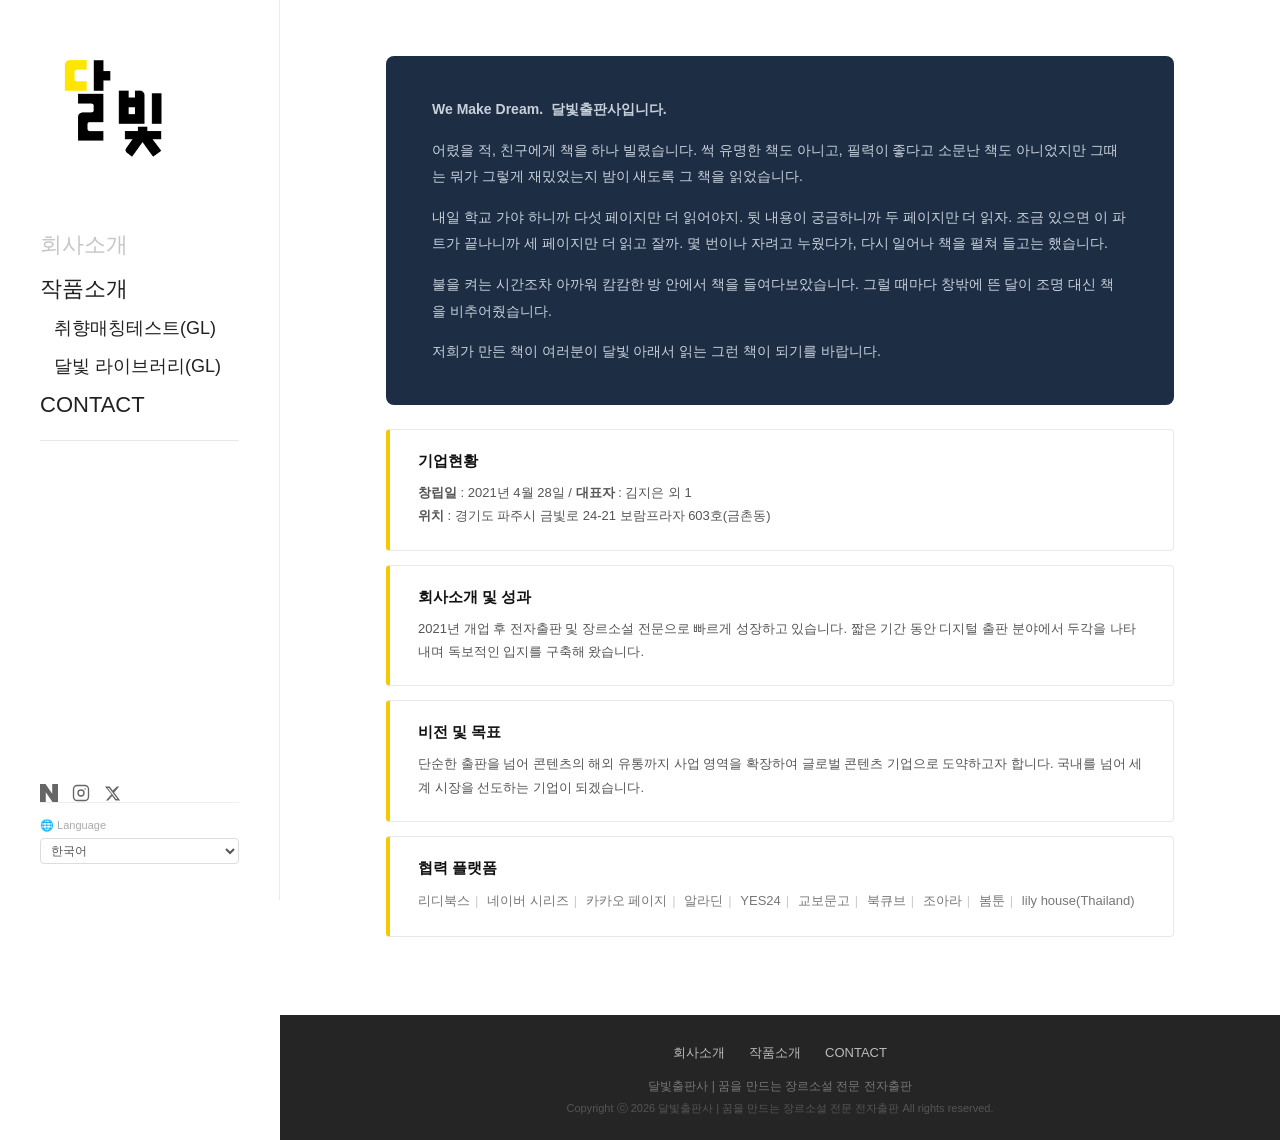
==== index.html @ cd6f5b3e "Update index.html" ====
<!DOCTYPE html>
<html lang="ko">
<head>
<meta charset="UTF-8">
<meta name="naver-site-verification" content="345e08defe364664652929a02d0bb36f325a20ef" />
<title>달빛출판사 | 꿈을 만드는 장르소설 전문 전자출판</title>

<!-- ── OG / Twitter 태그 ── -->
<meta property="og:type" content="website">
<meta property="og:url" content="https://dalbitpublishing.github.io/">
<meta property="og:title" content="달빛출판사 | GL 웹소설 전문 전자출판">
<meta property="og:description" content="꿈을 만드는 장르소설 전문 전자출판사. GL/yuri web novels published by Dalbit Publishing since 2021.">
<meta property="og:image" content="https://dalbitpublishing.github.io/logo.png">
<meta name="twitter:card" content="summary_large_image">
<meta name="twitter:title" content="달빛출판사 | GL 웹소설 전문 전자출판">
<meta name="twitter:description" content="꿈을 만드는 장르소설 전문 전자출판사. GL/yuri web novels published by Dalbit Publishing since 2021.">
<meta name="twitter:image" content="https://dalbitpublishing.github.io/logo.png">

<!-- ── 구조화 데이터 ── -->
<script type="application/ld+json">
{
  "@context": "https://schema.org",
  "@type": "Organization",
  "name": "달빛출판사",
  "alternateName": "Dalbit Publishing",
  "url": "https://dalbitpublishing.github.io/",
  "logo": "https://dalbitpublishing.github.io/logo.png",
  "description": "GL/yuri web novel publisher based in Korea. Founded 2021.",
  "foundingDate": "2021-04-28",
  "address": {
    "@type": "PostalAddress",
    "streetAddress": "24-21, Geumbit-ro",
    "addressLocality": "Paju-si",
    "addressRegion": "Gyeonggi-do",
    "postalCode": "10915",
    "addressCountry": "KR"
  },
  "sameAs": [
    "https://blog.naver.com/dalbit8789",
    "https://www.instagram.com/dalbitpub",
    "https://x.com/dalbit8789"
  ]
}
</script>

<link rel="stylesheet" href="style.css">
</head>
<body>
<aside class="sidebar" id="sidebar"></aside>
<div class="main-wrap">
  <div class="content">
    <div class="intro-card">
      <p class="intro-title">We Make Dream.&nbsp; 달빛출판사입니다.</p>
      <p>어렸을 적, 친구에게 책을 하나 빌렸습니다. 썩 유명한 책도 아니고, 필력이 좋다고 소문난 책도 아니었지만 그때는 뭐가 그렇게 재밌었는지 밤이 새도록 그 책을 읽었습니다.</p>
      <p>내일 학교 가야 하니까 다섯 페이지만 더 읽어야지. 뒷 내용이 궁금하니까 두 페이지만 더 읽자. 조금 있으면 이 파트가 끝나니까 세 페이지만 더 읽고 잘까. 몇 번이나 자려고 누웠다가, 다시 일어나 책을 펼쳐 들고는 했습니다.</p>
      <p>불을 켜는 시간조차 아까워 캄캄한 방 안에서 책을 들여다보았습니다. 그럴 때마다 창밖에 뜬 달이 조명 대신 책을 비추어줬습니다.</p>
      <p>저희가 만든 책이 여러분이 달빛 아래서 읽는 그런 책이 되기를 바랍니다.</p>
    </div>
    <div class="info-card">
      <h3>기업현황</h3>
      <p><strong>창립일</strong> : 2021년 4월 28일 / <strong>대표자</strong> : 김지은 외 1</p>
      <p><strong>위치</strong> : 경기도 파주시 금빛로 24-21 보람프라자 603호(금촌동)</p>
    </div>
    <div class="info-card">
      <h3>회사소개 및 성과</h3>
      <p>2021년 개업 후 전자출판 및 장르소설 전문으로 빠르게 성장하고 있습니다. 짧은 기간 동안 디지털 출판 분야에서 두각을 나타내며 독보적인 입지를 구축해 왔습니다.</p>
    </div>
    <div class="info-card">
      <h3>비전 및 목표</h3>
      <p>단순한 출판을 넘어 콘텐츠의 해외 유통까지 사업 영역을 확장하여 글로벌 콘텐츠 기업으로 도약하고자 합니다. 국내를 넘어 세계 시장을 선도하는 기업이 되겠습니다.</p>
    </div>
    <div class="info-card">
      <h3>협력 플랫폼</h3>
      <div class="platform-list">
        <a href="https://ridibooks.com" target="_blank">리디북스</a><span>|</span>
        <a href="https://series.naver.com" target="_blank">네이버 시리즈</a><span>|</span>
        <a href="https://page.kakao.com" target="_blank">카카오 페이지</a><span>|</span>
        <a href="https://www.aladin.co.kr" target="_blank">알라딘</a><span>|</span>
        <a href="http://www.yes24.com" target="_blank">YES24</a><span>|</span>
        <a href="https://www.kyobobook.co.kr" target="_blank">교보문고</a><span>|</span>
        <a href="https://www.bookcube.com" target="_blank">북큐브</a><span>|</span>
        <a href="https://www.joara.com" target="_blank">조아라</a><span>|</span>
        <a href="https://www.bomtoon.com" target="_blank">봄툰</a><span>|</span>
        lily house(Thailand)
      </div>
    </div>
  </div>
  <footer>
    <ul class="footer-nav">
      <li><a href="index.html">회사소개</a></li>
      <li><a href="works.html">작품소개</a></li>
      <li><a href="contact.html">CONTACT</a></li>
    </ul>
    <p class="footer-info">달빛출판사 | 꿈을 만드는 장르소설 전문 전자출판</p>
    <p class="footer-copy">Copyright ⓒ 2026 달빛출판사 | 꿈을 만드는 장르소설 전문 전자출판 All rights reserved.</p>
  </footer>
</div>
<script src="sidebar.js"></script>
<script>renderSidebar('about');</script>
</body>
</html>
---- style.css ----
/* ── Reset ── */
*,*::before,*::after{margin:0;padding:0;box-sizing:border-box;}
body{font-family:'Apple SD Gothic Neo','Noto Sans KR','Malgun Gothic',sans-serif;background:#fff;color:#333;display:flex;min-height:100vh;}

/* ── Sidebar ── */
.sidebar{position:fixed;top:0;left:0;bottom:0;width:280px;background:#fff;border-right:1px solid #ebebeb;display:flex;flex-direction:column;padding:36px 40px;z-index:200;overflow-y:auto;transition:transform .3s;}
.logo{display:block;margin-bottom:40px;text-decoration:none;}
.logo img{width:150px;height:auto;display:block;}
nav{flex:1;}
nav ul{list-style:none;}
.nav-item{margin-bottom:6px;}
.nav-link{display:block;font-size:22px;color:#212121;padding:4px 0;text-decoration:none;font-weight:400;transition:color .15s;}
.nav-link:hover{color:#111;font-weight:700;}
.nav-item>.nav-link.active{color:#c6c6c6;font-weight:400;}
.nav-sub{padding-left:14px;margin-top:4px;margin-bottom:6px;}
.nav-sub .nav-link{font-size:18px;color:#212121;}
.nav-sub .nav-link:hover{color:#111;font-weight:700;}
.nav-sub .nav-link.active{color:#c6c6c6;font-weight:400;}
.nav-divider{border:none;border-top:1px solid #e8e8e8;margin:18px 0 14px;}
.sns{display:flex;gap:14px;align-items:center;}
.sns a{color:#666;display:inline-flex;transition:color .15s;}
.sns a:hover{color:#111;}

/* ── Main wrap ── */
.main-wrap{margin-left:280px;flex:1;display:flex;flex-direction:column;min-height:100vh;align-items:center;}

/* ── Content ── */
.content{flex:1;padding:56px 56px 64px;max-width:900px;width:100%;}
footer{width:100%;background:#252525;padding:28px 56px 24px;text-align:center;}

/* ── 회사소개 ── */
.intro-card{background:#1d2d44;border-radius:8px;padding:40px 46px;margin-bottom:24px;}
.intro-title{font-size:19px;font-weight:700;color:#c9a940;margin-bottom:24px;}
.intro-card p{font-size:14px;line-height:1.9;color:#c8d0db;margin-bottom:14px;}
.intro-card p:last-child{margin-bottom:0;}
.info-card{background:#fff;border:1px solid #e8e8e8;border-left:4px solid #f5c800;border-radius:4px;padding:22px 28px;margin-bottom:14px;}
.info-card h3{font-size:15px;font-weight:700;color:#111;margin-bottom:10px;}
.info-card p{font-size:13px;line-height:1.8;color:#555;}
.platform-list{font-size:13px;color:#777;line-height:2;}
.platform-list a{color:#777;text-decoration:none;}
.platform-list a:hover{color:#333;text-decoration:underline;}
.platform-list span{margin:0 5px;color:#ccc;}

/* ── 작품소개 Swiper ── */
.dalbit-outer-container{width:100%;position:relative;background:#fff;min-height:calc(100vh - 80px);display:flex;flex-direction:column;justify-content:center;padding:40px 100px;}
.dalbit-main-content{width:100%;max-width:1000px;margin:0 auto;position:relative;}
.swiper{width:100%;overflow:hidden!important;padding-top:30px!important;padding-bottom:60px!important;}
.swiper-pagination{bottom:0!important;}
.slide-content{display:flex;flex-direction:row;align-items:stretch;gap:40px;width:100%;}
.work-poster{width:240px;height:336px;object-fit:cover;object-position:top!important;border-radius:8px;box-shadow:0 10px 25px rgba(0,0,0,.15);flex-shrink:0;}
.work-poster-placeholder{width:240px;height:336px;background:#f5f5f5;border-radius:8px;border:1px solid #eaeaea;display:flex;align-items:center;justify-content:center;color:#999;font-size:13px;flex-shrink:0;}
.work-info{display:flex;flex-direction:column;flex:1;min-width:0;}
.work-title{font-family:'Noto Serif KR',serif;font-size:26px;font-weight:700;color:#111;margin-bottom:14px;line-height:1.3;word-break:keep-all;}
.work-synopsis{font-size:15px;line-height:1.7;color:#444;margin-bottom:24px;white-space:pre-wrap;word-break:keep-all;}
.work-keywords{margin-top:auto;font-size:13px;line-height:1.6;color:#4a7ab5;margin-bottom:14px;white-space:pre-wrap;word-break:keep-all;}
.platform-wrap{display:flex;gap:6px;flex-wrap:wrap;margin-bottom:10px;}
.p-btn{padding:8px 14px;border-radius:6px;font-size:12px;font-weight:700;text-decoration:none!important;color:#fff!important;transition:opacity .2s;white-space:nowrap;}
.p-btn:hover{opacity:.8;}
.aladin{background:#1b4d98}.ridi{background:#1f8ce6}.series{background:#00c73c}
.kakao{background:#ffcd00;color:#3c1e1e!important}.kyobo{background:#52b332}
.yes24{background:#243d83}.bomtoon{background:#ff3b5c}.bookcube{background:#f06000}.joara{background:#2f3438}
.swiper-button-next,.swiper-button-prev{position:absolute!important;color:#222!important;top:50%!important;transform:translateY(-50%)!important;width:44px!important;height:44px!important;z-index:999!important;}
.swiper-button-next:after,.swiper-button-prev:after{font-size:28px!important;font-weight:bold;}
.swiper-button-prev{left:20px!important}.swiper-button-next{right:20px!important}

/* ── 취향매칭·라이브러리 ── */
.quiz-back{font-size:13px;color:#888;margin-bottom:16px;cursor:pointer;text-decoration:none;display:inline-block;}
.quiz-back:hover{color:#333;}

/* ── CONTACT ── */
.contact-header{margin-bottom:28px;}
.contact-header h2{font-size:28px;font-weight:700;color:#111;margin-bottom:8px;}
.contact-header p{font-size:14px;color:#666;}
.contact-section{border:1px solid #e8e8e8;border-left:4px solid #f5c800;border-radius:4px;padding:28px 32px;margin-bottom:16px;}
.contact-section h3{font-size:16px;font-weight:700;color:#111;margin-bottom:14px;}
.contact-section p{font-size:14px;line-height:1.8;color:#555;margin-bottom:8px;}
.contact-section p:last-child{margin-bottom:0;}
.contact-btn{display:inline-block;background:#1d2d44;color:#fff!important;text-decoration:none;padding:11px 24px;border-radius:4px;font-size:13px;font-weight:600;margin-top:10px;transition:background .15s;}
.contact-btn:hover{background:#2a4060;}
.tugoan-box{background:#f9f5eb;border-radius:6px;padding:24px;margin-bottom:16px;}
.tugoan-row{display:flex;gap:8px;align-items:flex-start;margin-bottom:8px;font-size:13px;}
.tugoan-label{background:#111;color:#fff;border-radius:3px;padding:2px 8px;font-size:12px;white-space:nowrap;margin-top:2px;}
.tugoan-val{color:#555;line-height:1.6;}
.tugoan-val a{color:#1d2d44;}

/* ── Footer ── */
.footer-nav{list-style:none;display:flex;justify-content:center;gap:24px;margin-bottom:16px;}
.footer-nav a{color:#bbb;text-decoration:none;font-size:13px;}
.footer-nav a:hover{color:#fff;}
.footer-info{font-size:12px;color:#777;margin-bottom:6px;}
.footer-copy{font-size:11px;color:#555;}

/* ── 모바일 상단 바 ── */
.mobile-topbar{display:none;position:fixed;top:0;left:0;right:0;height:56px;background:#fff;border-bottom:1px solid #ebebeb;align-items:center;justify-content:space-between;padding:0 20px;z-index:300;}
.mobile-topbar img{height:36px;width:auto;}
.hamburger{background:none;border:none;cursor:pointer;padding:8px;display:flex;flex-direction:column;gap:5px;}
.hamburger span{display:block;width:22px;height:2px;background:#333;border-radius:2px;transition:all .3s;}
.sidebar-overlay{display:none;position:fixed;inset:0;background:rgba(0,0,0,.4);z-index:190;}
.sidebar-overlay.visible{display:block;}

/* ── 모바일 반응형 ── */
@media(max-width:768px){
  body{overflow-x:hidden;}
  .mobile-topbar{display:flex;}
  .sidebar{top:56px;transform:translateX(-100%);}
  .sidebar.open{transform:translateX(0);}
  .main-wrap{margin-left:0;padding-top:56px;align-items:stretch;overflow-x:hidden;}
  .content{padding:28px 20px 48px;}
  footer{padding:24px 20px 20px!important;}

  /* 작품소개 모바일 */
  .dalbit-outer-container{
    padding:16px!important;
    min-height:auto!important;
  }
  .dalbit-main-content{
    max-width:100%!important;
    width:100%!important;
  }
  .swiper-button-prev,.swiper-button-next{display:none!important;}
  .swiper{
    padding-top:10px!important;
    padding-bottom:44px!important;
    width:100%!important;
    overflow:hidden!important;
  }
  .swiper-slide{width:100%!important;}
  .slide-content{
    flex-direction:column!important;
    align-items:center!important;
    gap:16px!important;
    width:100%!important;
  }
  .work-poster{
    width:clamp(110px,38vw,160px)!important;
    height:auto!important;
    aspect-ratio:5/7;
    flex-shrink:0;
  }
  .work-poster-placeholder{
    width:clamp(110px,38vw,160px)!important;
    height:auto!important;
    aspect-ratio:5/7;
  }
  .work-info{
    width:100%!important;
    flex:unset!important;
    min-width:0!important;
  }
  .work-title{
    font-size:clamp(17px,5vw,22px)!important;
    margin-bottom:8px;
    line-height:1.4;
    text-align:center;
  }
  .work-synopsis{
    font-size:clamp(13px,3.8vw,16px)!important;
    line-height:1.8;
    margin-bottom:14px;
    text-align:left;
    white-space:pre-wrap;
    word-break:keep-all;
    overflow-wrap:break-word;
  }
  .work-keywords{
    font-size:clamp(11px,3vw,14px)!important;
    margin-bottom:10px;
    text-align:left;
    white-space:normal;
    word-break:keep-all;
    overflow-wrap:break-word;
    line-height:1.8;
  }
  .platform-wrap{
    justify-content:center!important;
    gap:6px;
    flex-wrap:wrap;
  }
  .p-btn{
    padding:6px 10px;
    font-size:clamp(10px,2.8vw,13px)!important;
  }

  /* 기타 */
  .nav-link{font-size:18px;}
  .nav-sub .nav-link{font-size:15px;}
  .footer-nav{gap:16px;}
  .intro-card{padding:28px 24px;}
  .contact-section{padding:20px 18px;}
}
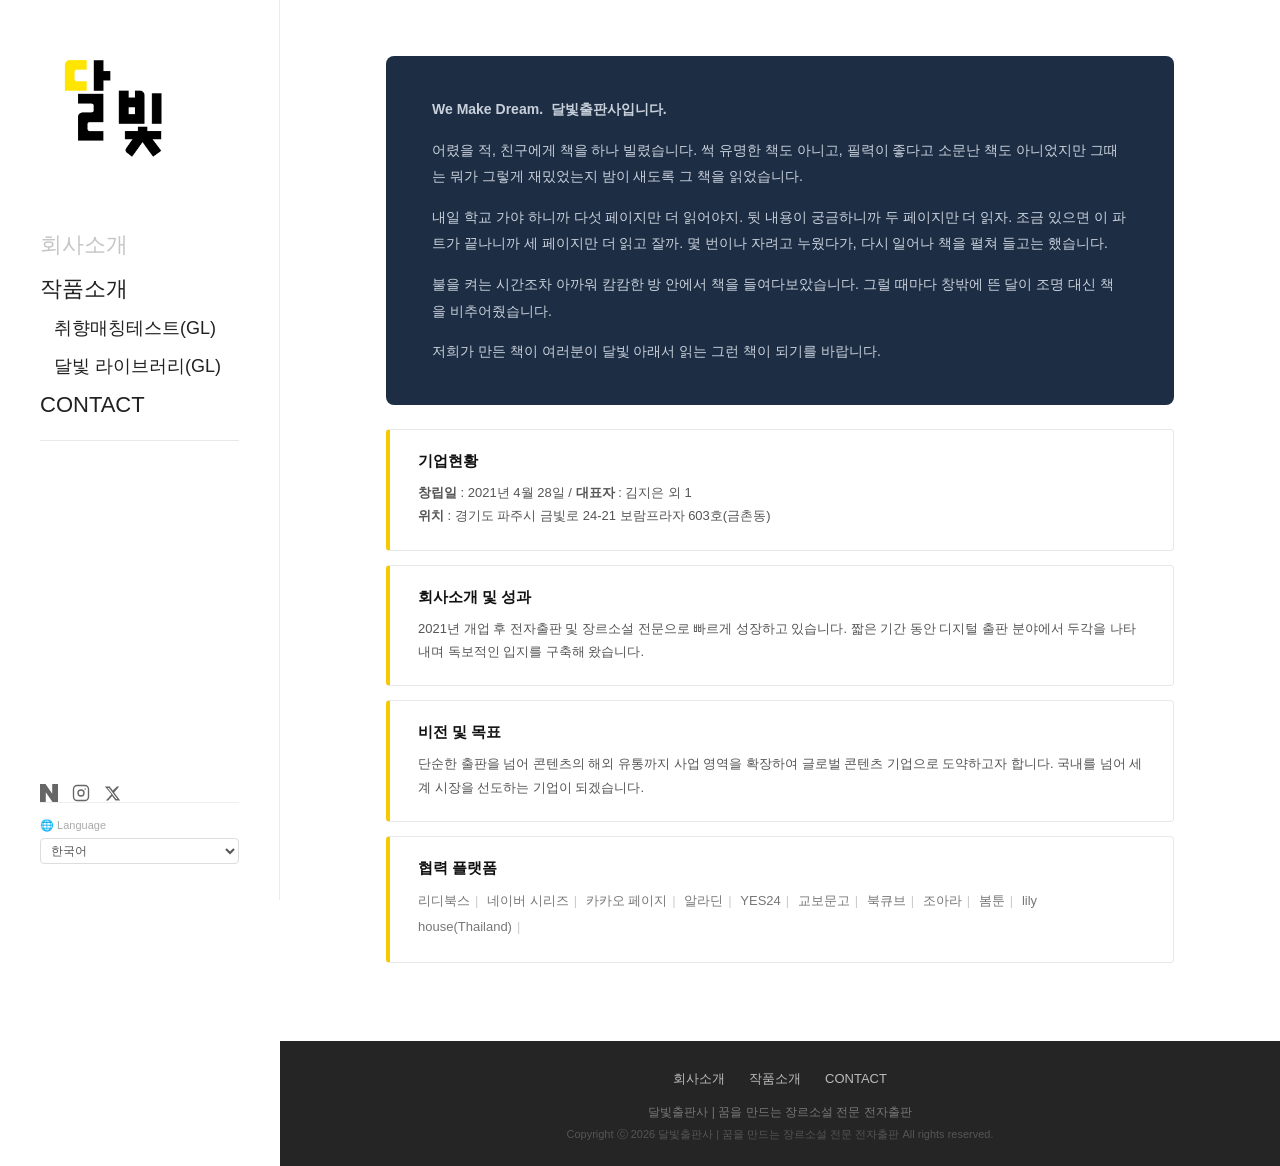
==== commit 40e16394: "Add link to Lily House in index.html" ====
--- a/index.html
+++ b/index.html
@@ -2,8 +2,12 @@
 <html lang="ko">
 <head>
 <meta charset="UTF-8">
+<meta name="viewport" content="width=device-width, initial-scale=1.0">
+<title>달빛출판사 | 꿈을 만드는 장르소설 전문 전자출판</title>
+<link rel="icon" href="favicon.png" type="image/png">
+<meta name="description" content="어린 시절 달빛 아래 밤새워 읽던 그 감동 그대로, 작가님의 소중한 꿈을 세상에 전합니다. 웹소설 및 장르소설 전문 달빛출판사의 다양한 출간작과 원고 투고 안내를 지금 확인해 보세요.">
 <meta name="naver-site-verification" content="345e08defe364664652929a02d0bb36f325a20ef" />
-<title>달빛출판사 | 꿈을 만드는 장르소설 전문 전자출판</title>
+<meta name="google-site-verification" content="6fU8hsgVxEuff9SvhTr5kCQpHWi-C75O0N1dyR1Z5us" />
 
 <!-- ── OG / Twitter 태그 ── -->
 <meta property="og:type" content="website">
@@ -81,7 +85,8 @@
         <a href="https://www.bookcube.com" target="_blank">북큐브</a><span>|</span>
         <a href="https://www.joara.com" target="_blank">조아라</a><span>|</span>
         <a href="https://www.bomtoon.com" target="_blank">봄툰</a><span>|</span>
-        lily house(Thailand)
+        <a href="https://lily-house.com/" target="_blank">lily house(Thailand)</a><span>|</span>
+         
       </div>
     </div>
   </div>
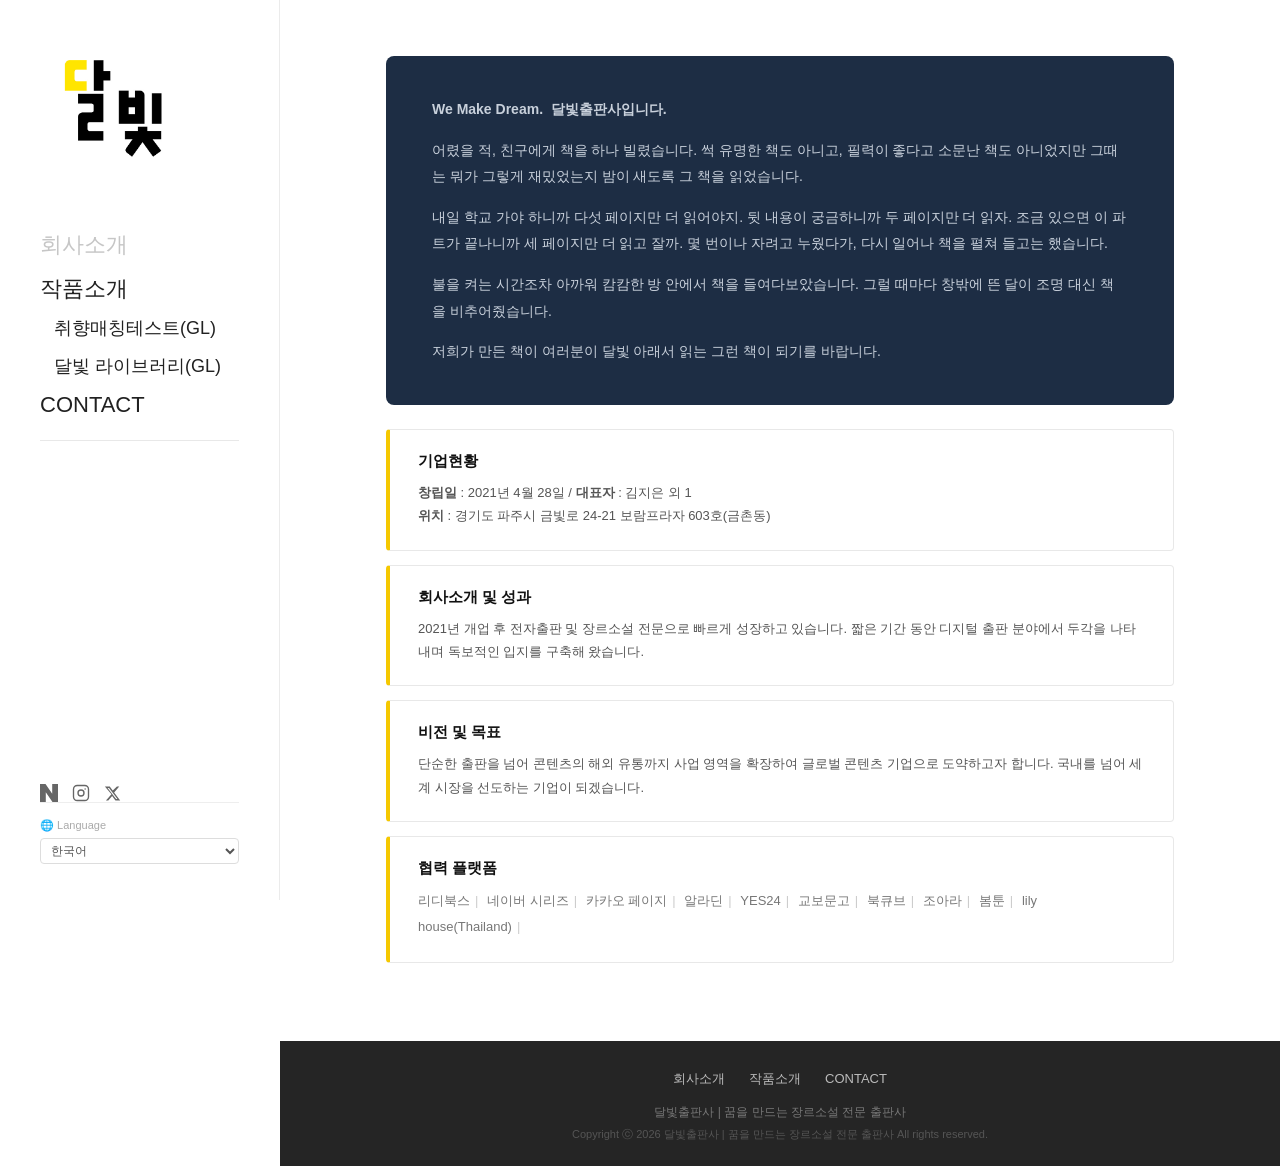
==== commit 5ea625f1: "Update index.html" ====
--- a/index.html
+++ b/index.html
@@ -3,7 +3,7 @@
 <head>
 <meta charset="UTF-8">
 <meta name="viewport" content="width=device-width, initial-scale=1.0">
-<title>달빛출판사 | 꿈을 만드는 장르소설 전문 전자출판</title>
+<title>달빛출판사 | 꿈을 만드는 장르소설 전문 출판사</title>
 <link rel="icon" href="favicon.png" type="image/png">
 <meta name="description" content="어린 시절 달빛 아래 밤새워 읽던 그 감동 그대로, 작가님의 소중한 꿈을 세상에 전합니다. 웹소설 및 장르소설 전문 달빛출판사의 다양한 출간작과 원고 투고 안내를 지금 확인해 보세요.">
 <meta name="naver-site-verification" content="345e08defe364664652929a02d0bb36f325a20ef" />
@@ -12,12 +12,12 @@
 <!-- ── OG / Twitter 태그 ── -->
 <meta property="og:type" content="website">
 <meta property="og:url" content="https://dalbitpublishing.github.io/">
-<meta property="og:title" content="달빛출판사 | GL 웹소설 전문 전자출판">
-<meta property="og:description" content="꿈을 만드는 장르소설 전문 전자출판사. GL/yuri web novels published by Dalbit Publishing since 2021.">
+<meta property="og:title" content="달빛출판사 | 장르소설 전문 출판사">
+<meta property="og:description" content="꿈을 만드는 장르소설 전문 출판사. GL/yuri web novels published by Dalbit Publishing since 2021.">
 <meta property="og:image" content="https://dalbitpublishing.github.io/logo.png">
 <meta name="twitter:card" content="summary_large_image">
-<meta name="twitter:title" content="달빛출판사 | GL 웹소설 전문 전자출판">
-<meta name="twitter:description" content="꿈을 만드는 장르소설 전문 전자출판사. GL/yuri web novels published by Dalbit Publishing since 2021.">
+<meta name="twitter:title" content="달빛출판사 | 장르소설 전문 출판사">
+<meta name="twitter:description" content="꿈을 만드는 출판사. GL/yuri web novels published by Dalbit Publishing since 2021.">
 <meta name="twitter:image" content="https://dalbitpublishing.github.io/logo.png">
 
 <!-- ── 구조화 데이터 ── -->
@@ -96,8 +96,8 @@
       <li><a href="works.html">작품소개</a></li>
       <li><a href="contact.html">CONTACT</a></li>
     </ul>
-    <p class="footer-info">달빛출판사 | 꿈을 만드는 장르소설 전문 전자출판</p>
-    <p class="footer-copy">Copyright ⓒ 2026 달빛출판사 | 꿈을 만드는 장르소설 전문 전자출판 All rights reserved.</p>
+    <p class="footer-info">달빛출판사 | 꿈을 만드는 장르소설 전문 출판사</p>
+    <p class="footer-copy">Copyright ⓒ 2026 달빛출판사 | 꿈을 만드는 장르소설 전문 출판사 All rights reserved.</p>
   </footer>
 </div>
 <script src="sidebar.js"></script>
--- a/style.css
+++ b/style.css
@@ -48,6 +48,7 @@
 .swiper-pagination{bottom:0!important;}
 .slide-content{display:flex;flex-direction:row;align-items:stretch;gap:40px;width:100%;}
 .work-poster{width:240px;height:336px;object-fit:cover;object-position:top!important;border-radius:8px;box-shadow:0 10px 25px rgba(0,0,0,.15);flex-shrink:0;}
+.swiper-slide[data-slug="true-romanceTH"] .work-poster{object-position:left top!important}
 .work-poster-placeholder{width:240px;height:336px;background:#f5f5f5;border-radius:8px;border:1px solid #eaeaea;display:flex;align-items:center;justify-content:center;color:#999;font-size:13px;flex-shrink:0;}
 .work-info{display:flex;flex-direction:column;flex:1;min-width:0;}
 .work-title{font-family:'Noto Serif KR',serif;font-size:26px;font-weight:700;color:#111;margin-bottom:14px;line-height:1.3;word-break:keep-all;}
@@ -58,7 +59,7 @@
 .p-btn:hover{opacity:.8;}
 .aladin{background:#1b4d98}.ridi{background:#1f8ce6}.series{background:#00c73c}
 .kakao{background:#ffcd00;color:#3c1e1e!important}.kyobo{background:#52b332}
-.yes24{background:#243d83}.bomtoon{background:#ff3b5c}.bookcube{background:#f06000}.joara{background:#2f3438}
+.yes24{background:#243d83}.bomtoon{background:#ff3b5c}.bookcube{background:#f06000}.joara{background:#2f3438}.lilyhouseTH{background:#d6336c}
 .swiper-button-next,.swiper-button-prev{position:absolute!important;color:#222!important;top:50%!important;transform:translateY(-50%)!important;width:44px!important;height:44px!important;z-index:999!important;}
 .swiper-button-next:after,.swiper-button-prev:after{font-size:28px!important;font-weight:bold;}
 .swiper-button-prev{left:20px!important}.swiper-button-next{right:20px!important}
